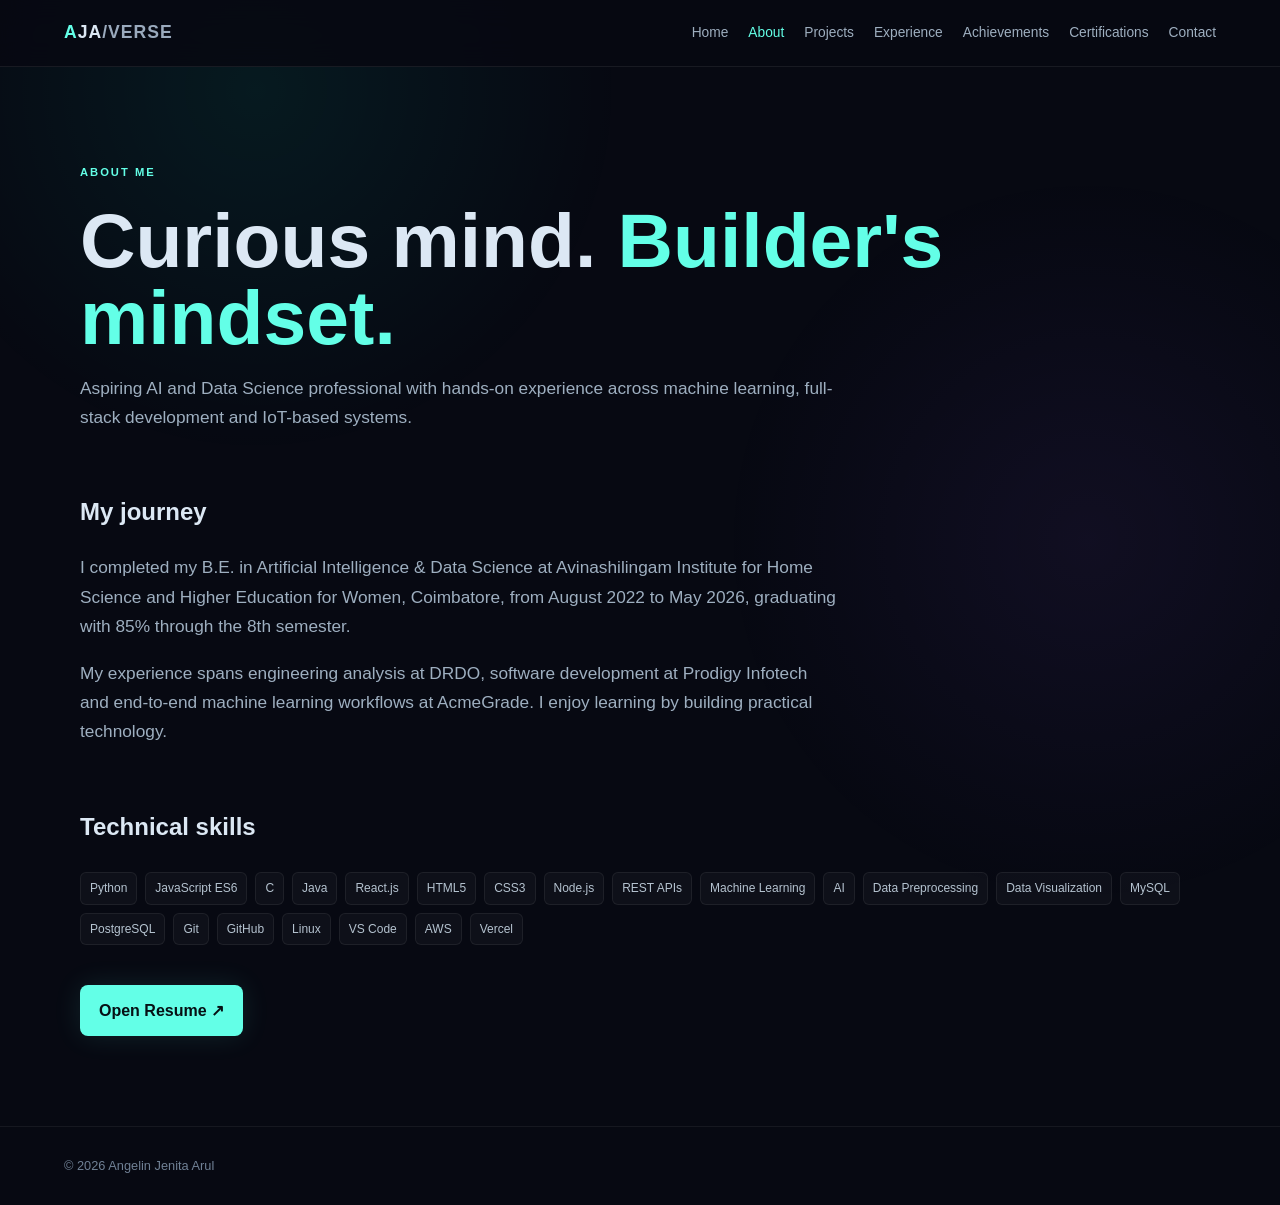
==== about.html @ 3c70f67b "Add files via upload" ====
<!doctype html><html><head><meta charset="utf-8"><meta name="viewport" content="width=device-width,initial-scale=1"><title>About | Angelin Jenita Arul</title><link rel="stylesheet" href="style.css"></head><body><header><a class="logo" href="index.html">AJA<span>/VERSE</span></a><button id="menu">☰</button><nav><a href="index.html">Home</a><a href="about.html">About</a><a href="projects.html">Projects</a><a href="experience.html">Experience</a><a href="achievements.html">Achievements</a><a href="certifications.html">Certifications</a><a href="contact.html">Contact</a></nav></header><main><section class="page"><small>ABOUT ME</small><h1>Curious mind. <b>Builder's mindset.</b></h1><p>Aspiring AI and Data Science professional with hands-on experience across machine learning, full-stack development and IoT-based systems.</p><h2>My journey</h2><p>I completed my B.E. in Artificial Intelligence & Data Science at Avinashilingam Institute for Home Science and Higher Education for Women, Coimbatore, from August 2022 to May 2026, graduating with 85% through the 8th semester.</p><p>My experience spans engineering analysis at DRDO, software development at Prodigy Infotech and end-to-end machine learning workflows at AcmeGrade. I enjoy learning by building practical technology.</p><h2>Technical skills</h2><div class="chips"><span>Python</span><span>JavaScript ES6</span><span>C</span><span>Java</span><span>React.js</span><span>HTML5</span><span>CSS3</span><span>Node.js</span><span>REST APIs</span><span>Machine Learning</span><span>AI</span><span>Data Preprocessing</span><span>Data Visualization</span><span>MySQL</span><span>PostgreSQL</span><span>Git</span><span>GitHub</span><span>Linux</span><span>VS Code</span><span>AWS</span><span>Vercel</span></div><a class="btn" href="Angelin_Jenita_Arul_Resume.pdf" target="_blank">Open Resume ↗</a></section></main><footer>© 2026 Angelin Jenita Arul</footer><script src="script.js"></script></body></html>
---- style.css ----
*{box-sizing:border-box}html{scroll-behavior:smooth}body{margin:0;background:#070912;color:#dce8f4;font-family:Inter,Arial,sans-serif;line-height:1.7}body:before{content:"";position:fixed;inset:0;pointer-events:none;background:radial-gradient(circle at 20% 10%,#00ffe012,transparent 28%),radial-gradient(circle at 85% 60%,#9b5cff12,transparent 30%);z-index:-1}a{color:inherit}header{position:sticky;top:0;z-index:5;display:flex;align-items:center;justify-content:space-between;padding:18px 5%;background:#070912dd;backdrop-filter:blur(14px);border-bottom:1px solid #ffffff12}.logo{font-weight:800;letter-spacing:1px;text-decoration:none;font-size:1.1rem}.logo:first-letter,b{color:#63ffe7}.logo span{color:#9aaabd}nav{display:flex;gap:20px}nav a{text-decoration:none;color:#9eafc0;font-size:.86rem}nav a:hover{color:#63ffe7}#menu{display:none;background:none;border:0;color:#fff;font-size:1.5rem}.hero,.page{width:min(1120px,90%);margin:auto}.hero{min-height:78vh;display:grid;align-items:center}.hero small,.page small,article i{color:#63ffe7;font-size:.7rem;letter-spacing:2px;font-style:normal;font-weight:700}.hero h1,.page h1{font-family:Arial,sans-serif;font-size:clamp(3rem,7vw,6rem);line-height:1;margin:18px 0}.page{padding:90px 0}.page h1{font-size:clamp(3rem,6vw,5rem)}.hero p,.page>p{max-width:760px;color:#9eafc0;font-size:1.08rem}.btn{display:inline-block;padding:12px 19px;border-radius:8px;text-decoration:none;font-weight:700;background:#63ffe7;color:#061014;margin:15px 8px 0 0;box-shadow:0 0 28px #63ffe71c}.btn.alt{background:#ffffff08;color:#dce8f4;border:1px solid #63ffe733}.grid{display:grid;grid-template-columns:repeat(3,1fr);gap:20px;margin-top:35px}.grid.one{grid-template-columns:1fr}.grid article,.contact{background:#0e1524e8;border:1px solid #7890aa22;border-radius:16px;padding:28px;transition:.25s;text-decoration:none}.grid article:hover,.contact:hover{transform:translateY(-5px);border-color:#63ffe766;box-shadow:0 15px 45px #0005}.grid h2,.grid h3{font-family:Arial,sans-serif}.chips{display:flex;flex-wrap:wrap;gap:8px;margin:25px 0}.chips span{background:#ffffff08;border:1px solid #ffffff10;padding:5px 9px;border-radius:6px;font-size:.75rem;color:#b5c3d0}.contact h2{word-break:break-word}.contact i{display:block}ul{color:#aab9c7}.page>h2{margin-top:60px}footer{padding:28px 5%;border-top:1px solid #ffffff10;color:#708195;font-size:.8rem;display:flex;justify-content:space-between}footer a{color:#63ffe7;text-decoration:none}@media(max-width:850px){nav{display:none;position:absolute;top:66px;left:0;right:0;background:#080b15;flex-direction:column;padding:20px 6%}nav.open{display:flex}#menu{display:block}.grid{grid-template-columns:1fr}.hero{min-height:80vh}.page{padding:60px 0}footer{display:block}footer>*{display:block;margin:5px 0}}
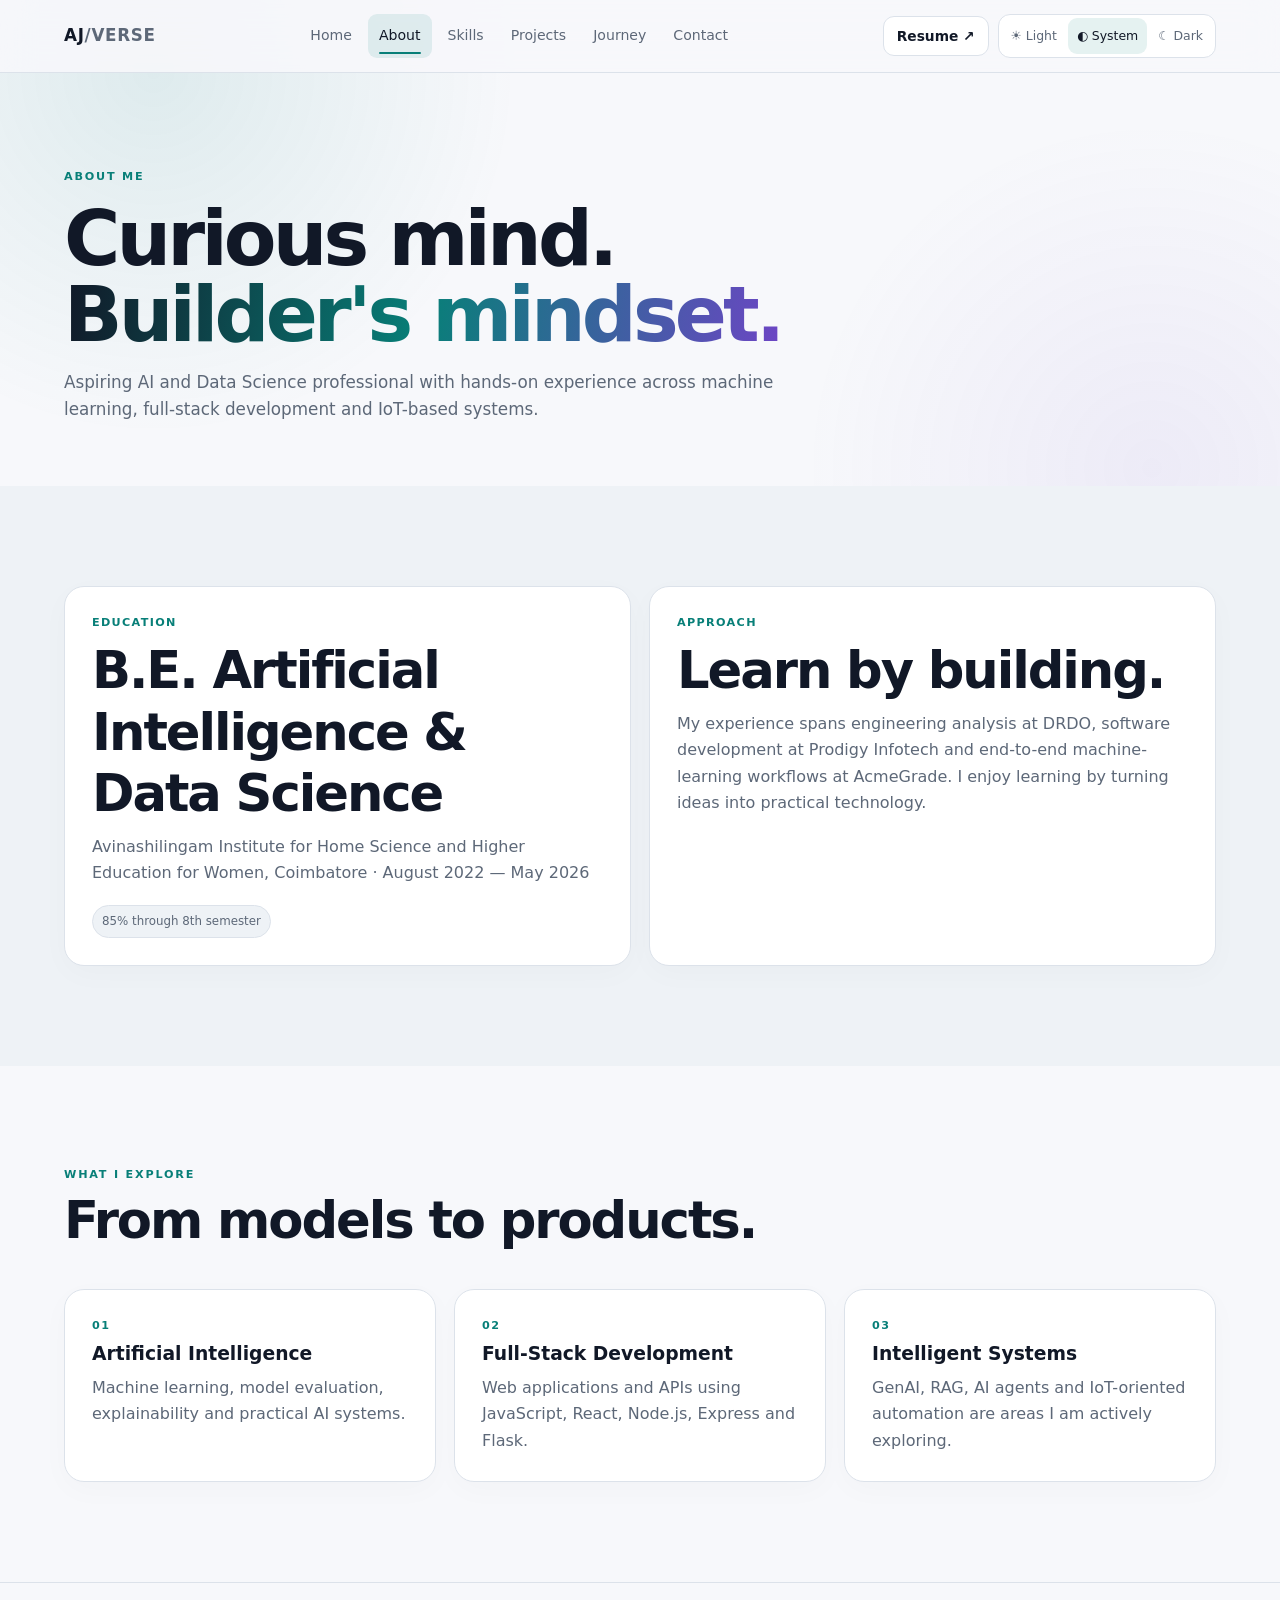
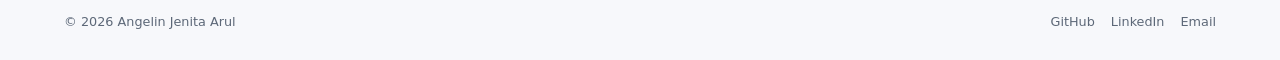
==== commit ce987622: "Add files via upload" ====
--- a/about.html
+++ b/about.html
@@ -1 +1,23 @@
-<!doctype html><html><head><meta charset="utf-8"><meta name="viewport" content="width=device-width,initial-scale=1"><title>About | Angelin Jenita Arul</title><link rel="stylesheet" href="style.css"></head><body><header><a class="logo" href="index.html">AJA<span>/VERSE</span></a><button id="menu">☰</button><nav><a href="index.html">Home</a><a href="about.html">About</a><a href="projects.html">Projects</a><a href="experience.html">Experience</a><a href="achievements.html">Achievements</a><a href="certifications.html">Certifications</a><a href="contact.html">Contact</a></nav></header><main><section class="page"><small>ABOUT ME</small><h1>Curious mind. <b>Builder's mindset.</b></h1><p>Aspiring AI and Data Science professional with hands-on experience across machine learning, full-stack development and IoT-based systems.</p><h2>My journey</h2><p>I completed my B.E. in Artificial Intelligence & Data Science at Avinashilingam Institute for Home Science and Higher Education for Women, Coimbatore, from August 2022 to May 2026, graduating with 85% through the 8th semester.</p><p>My experience spans engineering analysis at DRDO, software development at Prodigy Infotech and end-to-end machine learning workflows at AcmeGrade. I enjoy learning by building practical technology.</p><h2>Technical skills</h2><div class="chips"><span>Python</span><span>JavaScript ES6</span><span>C</span><span>Java</span><span>React.js</span><span>HTML5</span><span>CSS3</span><span>Node.js</span><span>REST APIs</span><span>Machine Learning</span><span>AI</span><span>Data Preprocessing</span><span>Data Visualization</span><span>MySQL</span><span>PostgreSQL</span><span>Git</span><span>GitHub</span><span>Linux</span><span>VS Code</span><span>AWS</span><span>Vercel</span></div><a class="btn" href="Angelin_Jenita_Arul_Resume.pdf" target="_blank">Open Resume ↗</a></section></main><footer>© 2026 Angelin Jenita Arul</footer><script src="script.js"></script></body></html>
+<!doctype html><html lang="en"><head><meta charset="utf-8"><meta name="viewport" content="width=device-width, initial-scale=1">
+<meta name="description" content="Portfolio of Angelin Jenita Arul — AI & Data Science graduate building machine-learning, GenAI, full-stack and IoT solutions.">
+<meta name="theme-color" content="#087f78">
+<meta property="og:title" content="Angelin Jenita Arul | AI & Full-Stack Developer">
+<meta property="og:description" content="AI & Data Science graduate building practical machine-learning, GenAI, full-stack and IoT solutions.">
+<script>(function(){try{var t=localStorage.getItem("angelin-theme");document.documentElement.dataset.theme=/^(light|system|dark)$/.test(t)?t:"system"}catch(e){document.documentElement.dataset.theme="system"}})();</script>
+<link rel="stylesheet" href="style.css"><title>About | Angelin Jenita Arul</title></head><body><a class="skip-link" href="#main">Skip to content</a><div class="progress" aria-hidden="true"></div>
+<header class="site-header"><div class="container navbar">
+<a class="logo" href="index.html" aria-label="Angelin Jenita Arul home">AJ<span>/VERSE</span></a>
+<nav class="nav-links" data-nav aria-label="Primary navigation">
+<a data-nav-link href="index.html">Home</a><a data-nav-link href="about.html">About</a><a data-nav-link href="skills.html">Skills</a><a data-nav-link href="projects.html">Projects</a><a data-nav-link href="journey.html">Journey</a><a data-nav-link href="contact.html">Contact</a>
+</nav>
+<div class="nav-actions">
+<a class="btn small resume-mini" href="Angelin_Jenita_Arul_Resume.pdf" target="_blank" rel="noopener">Resume ↗</a>
+<div class="theme-switcher" aria-label="Theme selection">
+<button type="button" data-theme-choice="light" aria-pressed="false">☀ <span class="label">Light</span></button>
+<button type="button" data-theme-choice="system" aria-pressed="false">◐ <span class="label">System</span></button>
+<button type="button" data-theme-choice="dark" aria-pressed="false">☾ <span class="label">Dark</span></button>
+</div>
+<button class="menu-btn" type="button" data-menu aria-expanded="false" aria-controls="site-navigation" aria-label="Open navigation">☰</button>
+</div></div></header><main id="main"><section class="container page-hero"><div class="kicker">ABOUT ME</div><h1>Curious mind.<br><span class="gradient-text">Builder's mindset.</span></h1><p class="prose">Aspiring AI and Data Science professional with hands-on experience across machine learning, full-stack development and IoT-based systems.</p></section>
+<section class="section alt"><div class="container"><div class="grid two"><article class="card reveal"><div class="meta">Education</div><h2>B.E. Artificial Intelligence & Data Science</h2><p>Avinashilingam Institute for Home Science and Higher Education for Women, Coimbatore · August 2022 — May 2026</p><div class="chips"><span class="chip">85% through 8th semester</span></div></article><article class="card reveal"><div class="meta">Approach</div><h2>Learn by building.</h2><p>My experience spans engineering analysis at DRDO, software development at Prodigy Infotech and end-to-end machine-learning workflows at AcmeGrade. I enjoy learning by turning ideas into practical technology.</p></article></div></div></section>
+<section class="section"><div class="container"><div class="section-head"><div><div class="kicker">WHAT I EXPLORE</div><h2>From models to products.</h2></div></div><div class="grid"><article class="card reveal"><div class="meta">01</div><h3>Artificial Intelligence</h3><p>Machine learning, model evaluation, explainability and practical AI systems.</p></article><article class="card reveal"><div class="meta">02</div><h3>Full-Stack Development</h3><p>Web applications and APIs using JavaScript, React, Node.js, Express and Flask.</p></article><article class="card reveal"><div class="meta">03</div><h3>Intelligent Systems</h3><p>GenAI, RAG, AI agents and IoT-oriented automation are areas I am actively exploring.</p></article></div></div></section></main><footer><div class="container footer-inner"><div>© <span data-year>2026</span> Angelin Jenita Arul</div><div class="footer-links"><a href="https://github.com/Ang-jeni" target="_blank" rel="noopener">GitHub</a><a href="https://www.linkedin.com/in/angelin-jenita-arul" target="_blank" rel="noopener">LinkedIn</a><a href="mailto:arulangel20@gmail.com">Email</a></div></div></footer><button class="icon-btn hidden" data-top type="button" aria-label="Back to top" style="position:fixed;right:20px;bottom:20px;z-index:40">↑</button><script src="script.js"></script></body></html>
--- a/style.css
+++ b/style.css
@@ -1 +1,54 @@
-*{box-sizing:border-box}html{scroll-behavior:smooth}body{margin:0;background:#070912;color:#dce8f4;font-family:Inter,Arial,sans-serif;line-height:1.7}body:before{content:"";position:fixed;inset:0;pointer-events:none;background:radial-gradient(circle at 20% 10%,#00ffe012,transparent 28%),radial-gradient(circle at 85% 60%,#9b5cff12,transparent 30%);z-index:-1}a{color:inherit}header{position:sticky;top:0;z-index:5;display:flex;align-items:center;justify-content:space-between;padding:18px 5%;background:#070912dd;backdrop-filter:blur(14px);border-bottom:1px solid #ffffff12}.logo{font-weight:800;letter-spacing:1px;text-decoration:none;font-size:1.1rem}.logo:first-letter,b{color:#63ffe7}.logo span{color:#9aaabd}nav{display:flex;gap:20px}nav a{text-decoration:none;color:#9eafc0;font-size:.86rem}nav a:hover{color:#63ffe7}#menu{display:none;background:none;border:0;color:#fff;font-size:1.5rem}.hero,.page{width:min(1120px,90%);margin:auto}.hero{min-height:78vh;display:grid;align-items:center}.hero small,.page small,article i{color:#63ffe7;font-size:.7rem;letter-spacing:2px;font-style:normal;font-weight:700}.hero h1,.page h1{font-family:Arial,sans-serif;font-size:clamp(3rem,7vw,6rem);line-height:1;margin:18px 0}.page{padding:90px 0}.page h1{font-size:clamp(3rem,6vw,5rem)}.hero p,.page>p{max-width:760px;color:#9eafc0;font-size:1.08rem}.btn{display:inline-block;padding:12px 19px;border-radius:8px;text-decoration:none;font-weight:700;background:#63ffe7;color:#061014;margin:15px 8px 0 0;box-shadow:0 0 28px #63ffe71c}.btn.alt{background:#ffffff08;color:#dce8f4;border:1px solid #63ffe733}.grid{display:grid;grid-template-columns:repeat(3,1fr);gap:20px;margin-top:35px}.grid.one{grid-template-columns:1fr}.grid article,.contact{background:#0e1524e8;border:1px solid #7890aa22;border-radius:16px;padding:28px;transition:.25s;text-decoration:none}.grid article:hover,.contact:hover{transform:translateY(-5px);border-color:#63ffe766;box-shadow:0 15px 45px #0005}.grid h2,.grid h3{font-family:Arial,sans-serif}.chips{display:flex;flex-wrap:wrap;gap:8px;margin:25px 0}.chips span{background:#ffffff08;border:1px solid #ffffff10;padding:5px 9px;border-radius:6px;font-size:.75rem;color:#b5c3d0}.contact h2{word-break:break-word}.contact i{display:block}ul{color:#aab9c7}.page>h2{margin-top:60px}footer{padding:28px 5%;border-top:1px solid #ffffff10;color:#708195;font-size:.8rem;display:flex;justify-content:space-between}footer a{color:#63ffe7;text-decoration:none}@media(max-width:850px){nav{display:none;position:absolute;top:66px;left:0;right:0;background:#080b15;flex-direction:column;padding:20px 6%}nav.open{display:flex}#menu{display:block}.grid{grid-template-columns:1fr}.hero{min-height:80vh}.page{padding:60px 0}footer{display:block}footer>*{display:block;margin:5px 0}}
+/* Angelin Jenita Arul — production portfolio */
+:root{
+  --bg:#f7f8fb; --surface:#ffffff; --surface-2:#eef2f6; --text:#111827; --muted:#5d6878;
+  --border:#dce2ea; --accent:#087f78; --accent-2:#6d45c5; --accent-soft:rgba(8,127,120,.10);
+  --header:rgba(247,248,251,.88); --shadow:0 18px 50px rgba(17,24,39,.08);
+  --radius:20px; --max:1160px;
+}
+html[data-theme="dark"]{
+  --bg:#080b12; --surface:#0f141e; --surface-2:#151c28; --text:#edf3f8; --muted:#a4b0bf;
+  --border:#263242; --accent:#63e6d7; --accent-2:#b494ff; --accent-soft:rgba(99,230,215,.10);
+  --header:rgba(8,11,18,.84); --shadow:0 22px 60px rgba(0,0,0,.30);
+}
+@media (prefers-color-scheme:dark){
+  html[data-theme="system"]{
+    --bg:#080b12; --surface:#0f141e; --surface-2:#151c28; --text:#edf3f8; --muted:#a4b0bf;
+    --border:#263242; --accent:#63e6d7; --accent-2:#b494ff; --accent-soft:rgba(99,230,215,.10);
+    --header:rgba(8,11,18,.84); --shadow:0 22px 60px rgba(0,0,0,.30);
+  }
+}
+*{box-sizing:border-box}
+html{scroll-behavior:smooth;scroll-padding-top:88px}
+body{margin:0;background:var(--bg);color:var(--text);font-family:Inter,ui-sans-serif,system-ui,-apple-system,BlinkMacSystemFont,"Segoe UI",sans-serif;line-height:1.65;overflow-x:hidden}
+body:before{content:"";position:fixed;inset:0;pointer-events:none;z-index:-1;background:radial-gradient(circle at 12% 8%,var(--accent-soft),transparent 26%),radial-gradient(circle at 90% 52%,rgba(109,69,197,.07),transparent 28%)}
+a{color:inherit}.container{width:min(var(--max),90%);margin:auto}
+.skip-link{position:fixed;left:12px;top:-60px;z-index:100;padding:10px 14px;background:var(--text);color:var(--bg);border-radius:8px}.skip-link:focus{top:12px}
+.progress{position:fixed;left:0;top:0;height:3px;width:0;background:linear-gradient(90deg,var(--accent),var(--accent-2));z-index:110}
+.site-header{position:sticky;top:0;z-index:50;background:var(--header);backdrop-filter:blur(16px);border-bottom:1px solid var(--border)}
+.navbar{min-height:72px;display:flex;align-items:center;justify-content:space-between;gap:24px}
+.logo{text-decoration:none;font-weight:850;letter-spacing:.04em;font-size:1.05rem}.logo span{color:var(--muted);font-weight:600}
+.nav-links{display:flex;align-items:center;gap:5px}.nav-links a{position:relative;text-decoration:none;color:var(--muted);font-size:.88rem;padding:10px 11px;border-radius:9px;transition:color .2s,background .2s}.nav-links a:hover,.nav-links a.active{color:var(--text);background:var(--accent-soft)}.nav-links a.active:after{content:"";position:absolute;left:11px;right:11px;bottom:4px;height:2px;background:var(--accent);border-radius:2px}
+.nav-actions{display:flex;align-items:center;gap:9px}.resume-mini{white-space:nowrap}
+.icon-btn,.menu-btn{width:44px;height:44px;display:grid;place-items:center;border:1px solid var(--border);background:var(--surface);color:var(--text);border-radius:12px;cursor:pointer;font:inherit}.menu-btn{display:none}
+.theme-switcher{display:flex;align-items:center;border:1px solid var(--border);background:var(--surface);border-radius:12px;padding:3px;gap:2px}.theme-switcher button{border:0;background:transparent;color:var(--muted);padding:8px 9px;border-radius:9px;cursor:pointer;font:inherit;font-size:.78rem}.theme-switcher button[aria-pressed="true"]{background:var(--accent-soft);color:var(--text)}
+main{min-height:70vh}.hero{min-height:calc(100vh - 72px);display:grid;grid-template-columns:1.15fr .85fr;align-items:center;gap:70px;padding:80px 0}.eyebrow{color:var(--accent);font-size:.73rem;letter-spacing:.18em;font-weight:800}.hero h1{font-size:clamp(3.2rem,7vw,6.7rem);line-height:.95;letter-spacing:-.055em;margin:18px 0 26px;max-width:850px}.gradient-text{background:linear-gradient(100deg,var(--text),var(--accent),var(--accent-2));-webkit-background-clip:text;background-clip:text;color:transparent}.hero-copy{font-size:1.1rem;color:var(--muted);max-width:680px}.hero-ctas{display:flex;flex-wrap:wrap;gap:10px;margin-top:28px}.btn{display:inline-flex;align-items:center;justify-content:center;min-height:46px;padding:11px 17px;border-radius:11px;text-decoration:none;font-weight:750;border:1px solid var(--border);background:var(--surface);transition:transform .2s,border-color .2s,box-shadow .2s}.btn:hover{transform:translateY(-2px);border-color:var(--accent);box-shadow:var(--shadow)}.btn.primary{background:var(--text);color:var(--bg);border-color:var(--text)}.btn.primary:hover{border-color:var(--accent)}.btn.small{min-height:40px;padding:8px 13px;font-size:.86rem}
+.status{display:inline-flex;align-items:center;gap:8px;color:var(--muted);font-size:.82rem;margin-top:22px}.status-dot{width:8px;height:8px;border-radius:50%;background:var(--accent);box-shadow:0 0 0 5px var(--accent-soft)}
+.orbit{position:relative;aspect-ratio:1;max-width:470px;width:100%;margin:auto;display:grid;place-items:center}.orbit-core{width:145px;height:145px;border-radius:50%;display:grid;place-items:center;background:var(--surface);border:1px solid var(--border);box-shadow:var(--shadow);font-size:2rem;font-weight:900;letter-spacing:-.08em}.orbit-ring{position:absolute;border:1px dashed var(--border);border-radius:50%;width:62%;height:62%}.orbit-ring.outer{width:88%;height:88%}.orbit-item{position:absolute;padding:8px 11px;border:1px solid var(--border);background:color-mix(in srgb,var(--surface) 88%,transparent);border-radius:999px;font-size:.72rem;font-weight:750;box-shadow:0 8px 24px rgba(0,0,0,.05)}.o1{top:4%;left:42%}.o2{right:2%;top:31%}.o3{right:12%;bottom:12%}.o4{left:5%;bottom:25%}.o5{left:10%;top:26%}
+.section{padding:100px 0}.section.alt{background:var(--surface-2)}.section-head{display:flex;align-items:end;justify-content:space-between;gap:30px;margin-bottom:34px}.kicker{color:var(--accent);font-size:.7rem;letter-spacing:.16em;font-weight:850}.section h2{font-size:clamp(2.1rem,4vw,3.7rem);line-height:1.02;letter-spacing:-.04em;margin:9px 0}.lead{color:var(--muted);max-width:690px}
+.grid{display:grid;grid-template-columns:repeat(3,1fr);gap:18px}.grid.two{grid-template-columns:repeat(2,1fr)}.grid.one{grid-template-columns:1fr}
+.card{background:var(--surface);border:1px solid var(--border);border-radius:var(--radius);padding:27px;box-shadow:0 8px 30px rgba(0,0,0,.025);transition:transform .25s,border-color .25s,box-shadow .25s}.card:hover{transform:translateY(-5px);border-color:color-mix(in srgb,var(--accent) 55%,var(--border));box-shadow:var(--shadow)}.card h3,.card h2{margin:8px 0 9px;line-height:1.2}.card p{color:var(--muted);margin:0}.meta{font-size:.7rem;letter-spacing:.12em;color:var(--accent);font-weight:850;text-transform:uppercase}.chips{display:flex;flex-wrap:wrap;gap:7px;margin-top:18px}.chip{display:inline-flex;padding:6px 9px;border:1px solid var(--border);border-radius:999px;color:var(--muted);font-size:.74rem;background:var(--surface-2)}
+.stats{display:grid;grid-template-columns:repeat(4,1fr);gap:14px}.stat{padding:23px;border:1px solid var(--border);border-radius:17px;background:var(--surface)}.stat strong{display:block;font-size:2rem;letter-spacing:-.04em}.stat span{font-size:.78rem;color:var(--muted)}
+.filterbar{display:flex;flex-wrap:wrap;gap:8px;margin-bottom:25px}.filter-btn{border:1px solid var(--border);background:var(--surface);color:var(--muted);padding:9px 13px;border-radius:999px;cursor:pointer;font:inherit;font-size:.8rem}.filter-btn[aria-pressed="true"]{background:var(--text);color:var(--bg);border-color:var(--text)}
+.project-card{display:flex;flex-direction:column}.project-card .card-body{flex:1}.project-actions{display:flex;flex-wrap:wrap;gap:8px;margin-top:22px}.text-btn{border:0;background:none;padding:5px 0;color:var(--accent);font:inherit;font-weight:800;cursor:pointer}.hidden{display:none!important}
+.timeline{position:relative;margin-top:20px}.timeline:before{content:"";position:absolute;left:13px;top:8px;bottom:8px;width:1px;background:var(--border)}.timeline-item{position:relative;padding-left:52px;margin:0 0 28px}.timeline-dot{position:absolute;left:7px;top:7px;width:14px;height:14px;border-radius:50%;background:var(--bg);border:3px solid var(--accent)}.timeline-year{font-size:.72rem;color:var(--accent);font-weight:850;letter-spacing:.12em}.timeline-item h3{margin:4px 0}.timeline-item p{color:var(--muted);margin:0}
+.cta{padding:80px 0}.cta-box{border:1px solid var(--border);border-radius:28px;padding:55px;background:linear-gradient(135deg,var(--surface),var(--accent-soft));display:flex;align-items:center;justify-content:space-between;gap:30px}.cta-box h2{font-size:clamp(2.2rem,5vw,4.5rem);line-height:.98;margin:7px 0}.cta-box p{color:var(--muted);max-width:580px}
+.page-hero{padding:95px 0 45px}.page-hero h1{font-size:clamp(3rem,6vw,5.8rem);line-height:.98;letter-spacing:-.05em;margin:15px 0}.prose{max-width:780px;color:var(--muted);font-size:1.05rem}.prose strong{color:var(--text)}
+footer{border-top:1px solid var(--border);padding:28px 0;color:var(--muted);font-size:.8rem}.footer-inner{display:flex;justify-content:space-between;gap:20px}.footer-links{display:flex;gap:16px}.footer-links a{text-decoration:none}.footer-links a:hover{color:var(--accent)}
+.dialog{width:min(760px,calc(100% - 28px));max-height:88vh;overflow:auto;border:1px solid var(--border);border-radius:22px;background:var(--surface);color:var(--text);padding:0;box-shadow:0 30px 90px rgba(0,0,0,.35)}.dialog::backdrop{background:rgba(0,0,0,.58);backdrop-filter:blur(4px)}.dialog-inner{padding:30px}.dialog-close{float:right;width:42px;height:42px;border:1px solid var(--border);border-radius:10px;background:var(--surface-2);color:var(--text);cursor:pointer;font-size:1.1rem}.dialog h2{font-size:2rem;line-height:1.1;margin:8px 50px 18px 0}.detail-grid{display:grid;grid-template-columns:repeat(2,1fr);gap:18px;margin-top:25px}.detail-grid section{padding:17px;border:1px solid var(--border);border-radius:14px;background:var(--surface-2)}.detail-grid h3{font-size:.72rem;text-transform:uppercase;letter-spacing:.12em;color:var(--accent);margin:0 0 7px}.detail-grid p{margin:0;color:var(--muted)}
+.no-results{padding:30px;border:1px dashed var(--border);border-radius:16px;color:var(--muted)}
+.reveal{opacity:0;transform:translateY(18px);transition:opacity .65s ease,transform .65s ease}.reveal.visible{opacity:1;transform:none}
+:focus-visible{outline:3px solid color-mix(in srgb,var(--accent) 65%,transparent);outline-offset:3px}
+@media(max-width:950px){.nav-links{gap:0}.nav-links a{padding:9px 7px}.hero{grid-template-columns:1fr;gap:20px;padding:70px 0}.orbit{max-width:390px}.grid{grid-template-columns:repeat(2,1fr)}.stats{grid-template-columns:repeat(2,1fr)}.theme-switcher span.label{display:none}}
+@media(max-width:760px){.navbar{min-height:64px}.menu-btn{display:grid}.nav-links{display:none;position:absolute;left:5%;right:5%;top:69px;padding:12px;background:var(--surface);border:1px solid var(--border);border-radius:16px;box-shadow:var(--shadow);flex-direction:column;align-items:stretch}.nav-links.open{display:flex}.nav-links a{padding:13px 14px}.nav-actions .resume-mini{display:none}.hero{min-height:auto;padding:72px 0}.hero h1{font-size:clamp(3rem,15vw,5rem)}.section{padding:72px 0}.section-head{display:block}.grid,.grid.two{grid-template-columns:1fr}.stats{grid-template-columns:1fr 1fr}.cta-box{display:block;padding:35px}.detail-grid{grid-template-columns:1fr}.footer-inner{display:block}.footer-links{margin-top:10px}.theme-switcher{margin-top:10px;justify-content:center}}
+@media(max-width:430px){.container{width:min(92%,var(--max))}.stats{grid-template-columns:1fr}.orbit-item{font-size:.64rem;padding:6px 8px}.orbit-core{width:120px;height:120px}.orbit{max-width:330px}.hero-ctas .btn{width:100%}.theme-switcher button{padding:7px 8px}}
+@media(prefers-reduced-motion:reduce){html{scroll-behavior:auto}.reveal{opacity:1;transform:none;transition:none}.orbit-ring,.orbit-item{animation:none!important}.btn,.card{transition:none}}
